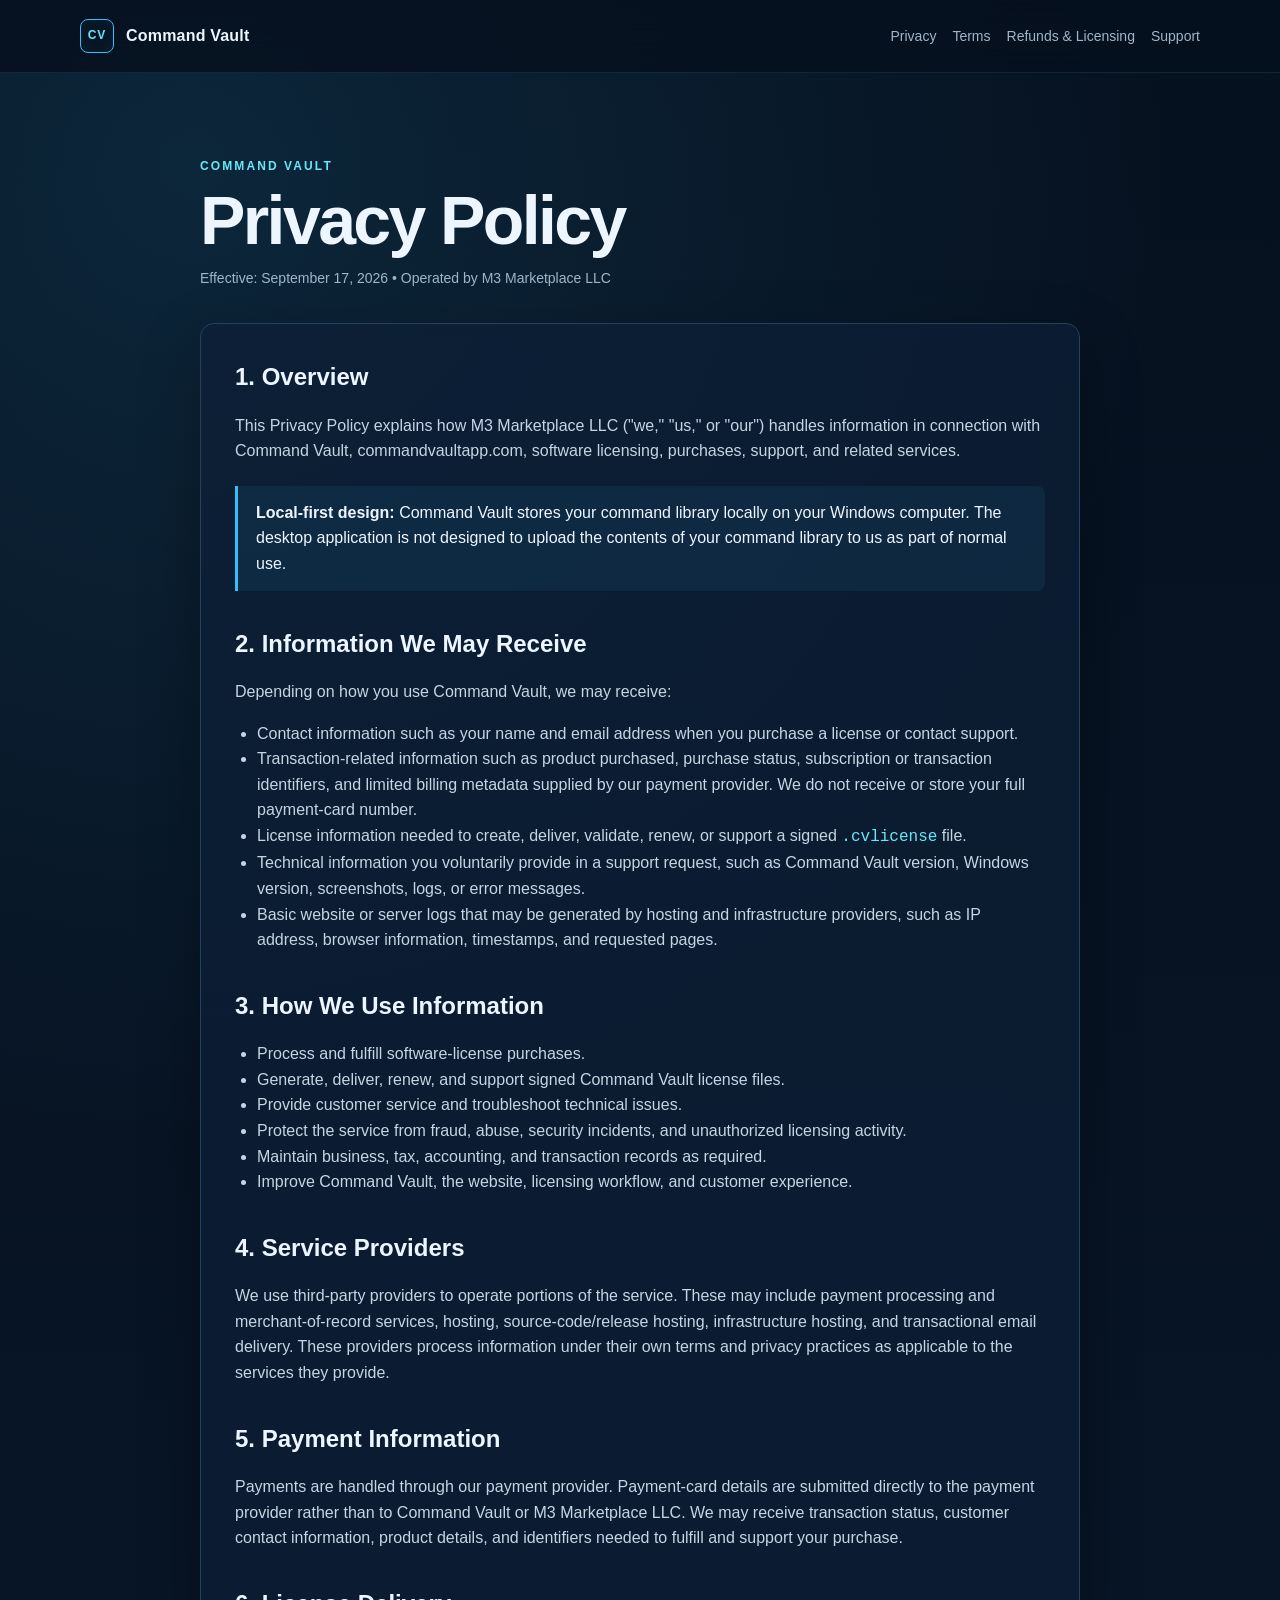
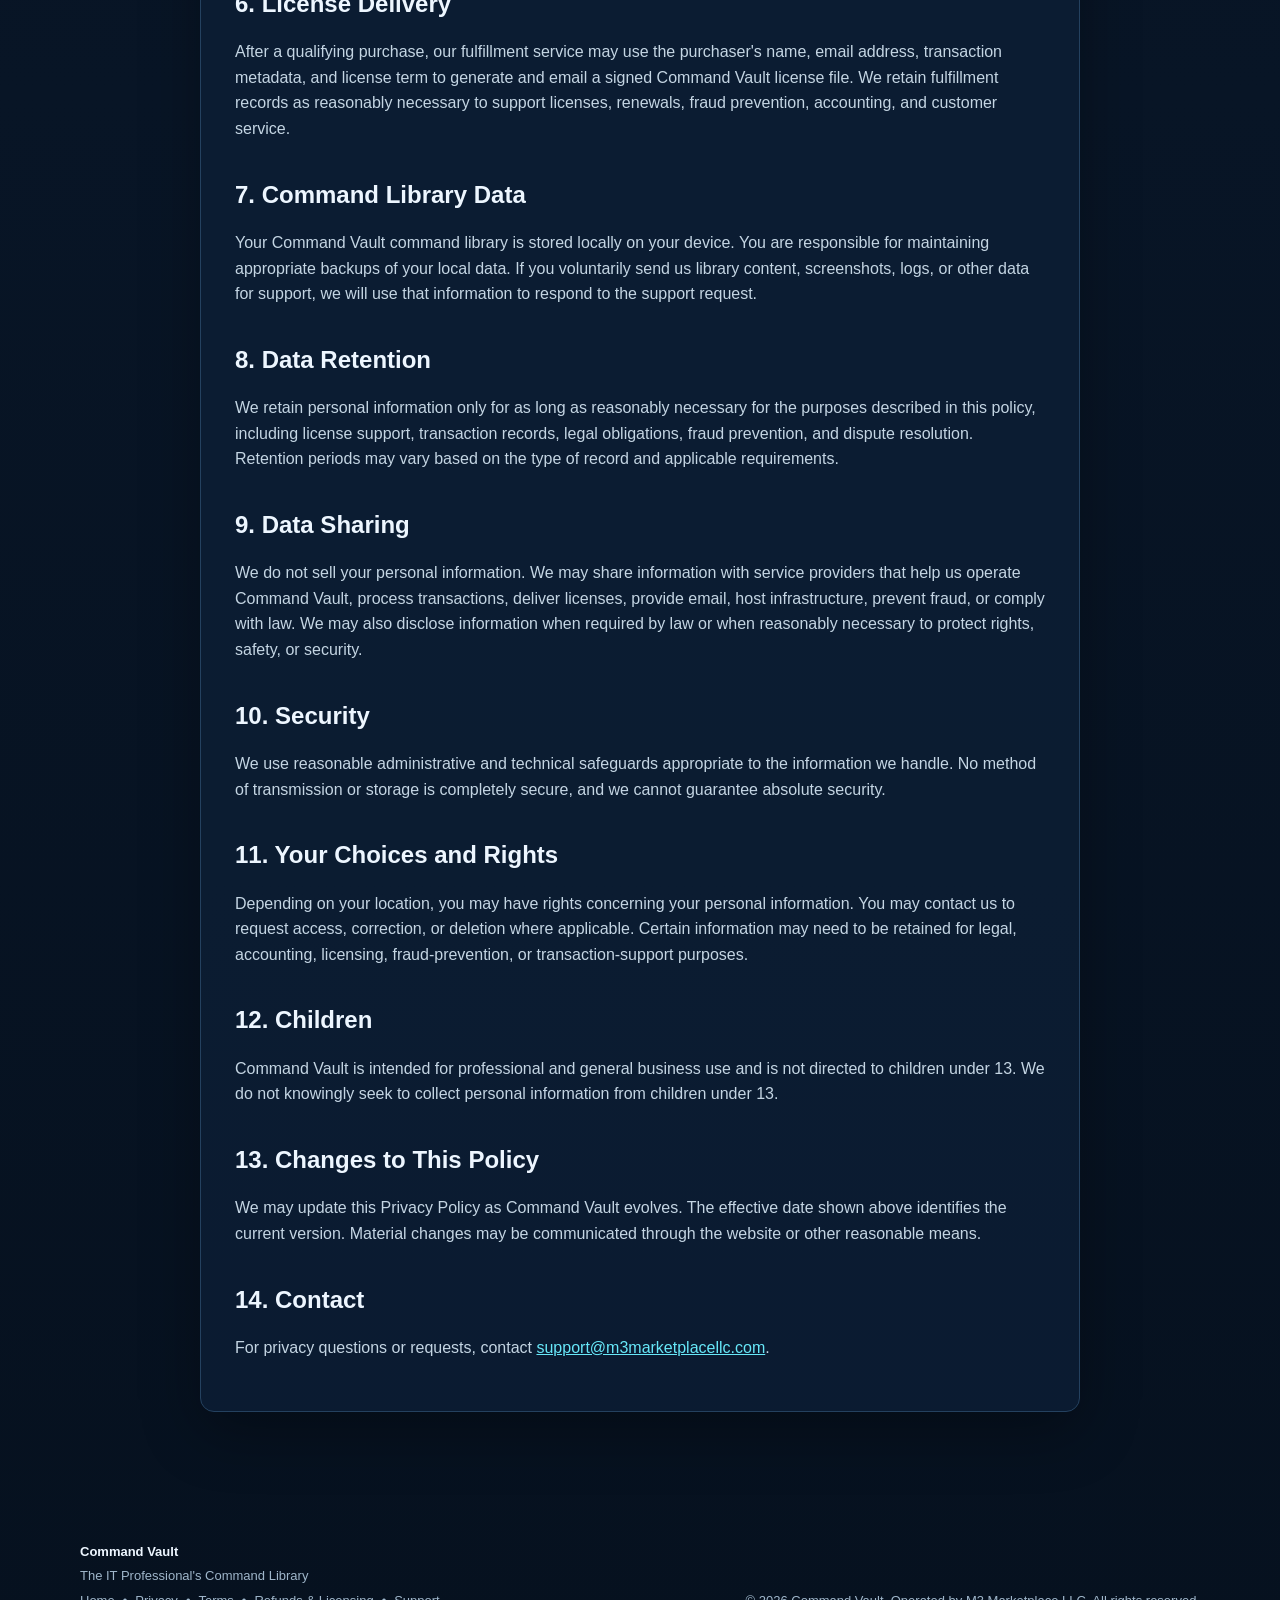
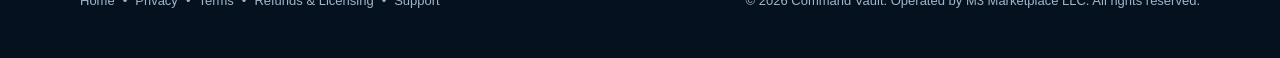
==== privacy.html @ 321eef74 "Add files via upload complete Command Vault Legal & Support update" ====
<!doctype html>
<html lang="en">
<head>
  <meta charset="utf-8">
  <meta name="viewport" content="width=device-width, initial-scale=1">
  <meta name="description" content="Privacy Policy for Command Vault, operated by M3 Marketplace LLC.">
  <meta name="theme-color" content="#071426">
  <title>Privacy Policy — Command Vault</title>
  <link rel="stylesheet" href="styles.css">
</head>
<body>
  <header class="site-header">
    <div class="wrap nav-wrap">
      <a class="brand" href="index.html" aria-label="Command Vault home">
        <span class="brand-mark">CV</span>
        <span>Command Vault</span>
      </a>
      <nav class="legal-nav" aria-label="Legal navigation">
        <a href="privacy.html">Privacy</a>
        <a href="terms.html">Terms</a>
        <a href="refunds.html">Refunds &amp; Licensing</a>
        <a href="support.html">Support</a>
      </nav>
    </div>
  </header>
  <main class="legal-main">
    <div class="wrap legal-shell">
      <div class="legal-header">
        <p class="section-kicker">COMMAND VAULT</p>
        <h1>Privacy Policy</h1>
        <p class="legal-meta">Effective: September 17, 2026 • Operated by M3 Marketplace LLC</p>
      </div>
      <article class="legal-card">
        
<h2>1. Overview</h2>
<p>This Privacy Policy explains how M3 Marketplace LLC ("we," "us," or "our") handles information in connection with Command Vault, commandvaultapp.com, software licensing, purchases, support, and related services.</p>

<div class="legal-callout">
  <strong>Local-first design:</strong> Command Vault stores your command library locally on your Windows computer. The desktop application is not designed to upload the contents of your command library to us as part of normal use.
</div>

<h2>2. Information We May Receive</h2>
<p>Depending on how you use Command Vault, we may receive:</p>
<ul>
  <li>Contact information such as your name and email address when you purchase a license or contact support.</li>
  <li>Transaction-related information such as product purchased, purchase status, subscription or transaction identifiers, and limited billing metadata supplied by our payment provider. We do not receive or store your full payment-card number.</li>
  <li>License information needed to create, deliver, validate, renew, or support a signed <code>.cvlicense</code> file.</li>
  <li>Technical information you voluntarily provide in a support request, such as Command Vault version, Windows version, screenshots, logs, or error messages.</li>
  <li>Basic website or server logs that may be generated by hosting and infrastructure providers, such as IP address, browser information, timestamps, and requested pages.</li>
</ul>

<h2>3. How We Use Information</h2>
<ul>
  <li>Process and fulfill software-license purchases.</li>
  <li>Generate, deliver, renew, and support signed Command Vault license files.</li>
  <li>Provide customer service and troubleshoot technical issues.</li>
  <li>Protect the service from fraud, abuse, security incidents, and unauthorized licensing activity.</li>
  <li>Maintain business, tax, accounting, and transaction records as required.</li>
  <li>Improve Command Vault, the website, licensing workflow, and customer experience.</li>
</ul>

<h2>4. Service Providers</h2>
<p>We use third-party providers to operate portions of the service. These may include payment processing and merchant-of-record services, hosting, source-code/release hosting, infrastructure hosting, and transactional email delivery. These providers process information under their own terms and privacy practices as applicable to the services they provide.</p>

<h2>5. Payment Information</h2>
<p>Payments are handled through our payment provider. Payment-card details are submitted directly to the payment provider rather than to Command Vault or M3 Marketplace LLC. We may receive transaction status, customer contact information, product details, and identifiers needed to fulfill and support your purchase.</p>

<h2>6. License Delivery</h2>
<p>After a qualifying purchase, our fulfillment service may use the purchaser's name, email address, transaction metadata, and license term to generate and email a signed Command Vault license file. We retain fulfillment records as reasonably necessary to support licenses, renewals, fraud prevention, accounting, and customer service.</p>

<h2>7. Command Library Data</h2>
<p>Your Command Vault command library is stored locally on your device. You are responsible for maintaining appropriate backups of your local data. If you voluntarily send us library content, screenshots, logs, or other data for support, we will use that information to respond to the support request.</p>

<h2>8. Data Retention</h2>
<p>We retain personal information only for as long as reasonably necessary for the purposes described in this policy, including license support, transaction records, legal obligations, fraud prevention, and dispute resolution. Retention periods may vary based on the type of record and applicable requirements.</p>

<h2>9. Data Sharing</h2>
<p>We do not sell your personal information. We may share information with service providers that help us operate Command Vault, process transactions, deliver licenses, provide email, host infrastructure, prevent fraud, or comply with law. We may also disclose information when required by law or when reasonably necessary to protect rights, safety, or security.</p>

<h2>10. Security</h2>
<p>We use reasonable administrative and technical safeguards appropriate to the information we handle. No method of transmission or storage is completely secure, and we cannot guarantee absolute security.</p>

<h2>11. Your Choices and Rights</h2>
<p>Depending on your location, you may have rights concerning your personal information. You may contact us to request access, correction, or deletion where applicable. Certain information may need to be retained for legal, accounting, licensing, fraud-prevention, or transaction-support purposes.</p>

<h2>12. Children</h2>
<p>Command Vault is intended for professional and general business use and is not directed to children under 13. We do not knowingly seek to collect personal information from children under 13.</p>

<h2>13. Changes to This Policy</h2>
<p>We may update this Privacy Policy as Command Vault evolves. The effective date shown above identifies the current version. Material changes may be communicated through the website or other reasonable means.</p>

<h2>14. Contact</h2>
<p>For privacy questions or requests, contact <a href="mailto:support@m3marketplacellc.com">support@m3marketplacellc.com</a>.</p>

      </article>
    </div>
  </main>
  <footer class="site-footer">
    <div class="wrap footer-wrap">
      <div>
        <strong>Command Vault</strong>
        <p>The IT Professional's Command Library</p>
        <p class="footer-links">
          <a href="index.html">Home</a><span>•</span>
          <a href="privacy.html">Privacy</a><span>•</span>
          <a href="terms.html">Terms</a><span>•</span>
          <a href="refunds.html">Refunds &amp; Licensing</a><span>•</span>
          <a href="support.html">Support</a>
        </p>
      </div>
      <p>© 2026 Command Vault. Operated by M3 Marketplace LLC. All rights reserved.</p>
    </div>
  </footer>
</body>
</html>
---- styles.css ----
:root{--bg:#06111f;--surface:#0d203b;--line:#24415f;--text:#edf6ff;--muted:#9fb6ca;--blue:#38bdf8;--cyan:#67e8f9;--white:#fff;--shadow:0 20px 60px rgba(0,0,0,.30)}*{box-sizing:border-box}html{scroll-behavior:smooth}body{margin:0;font-family:Inter,Segoe UI,Roboto,Arial,sans-serif;color:var(--text);background:radial-gradient(circle at 15% 5%,rgba(56,189,248,.12),transparent 30%),linear-gradient(180deg,var(--bg) 0%,#081526 52%,var(--bg) 100%);line-height:1.6}a{color:inherit}.wrap{width:min(1120px,calc(100% - 40px));margin:auto}.site-header{position:sticky;top:0;z-index:20;background:rgba(6,17,31,.86);backdrop-filter:blur(16px);border-bottom:1px solid rgba(103,232,249,.10)}.nav-wrap{display:flex;align-items:center;justify-content:space-between;min-height:72px}.brand{display:flex;gap:12px;align-items:center;text-decoration:none;font-weight:700;letter-spacing:.2px}.brand-mark{display:grid;place-items:center;width:34px;height:34px;border:1px solid var(--blue);border-radius:8px;color:var(--cyan);font-size:12px;letter-spacing:1px;box-shadow:inset 0 0 20px rgba(56,189,248,.08)}.nav{display:flex;gap:28px}.nav a{text-decoration:none;color:var(--muted);font-size:14px}.nav a:hover{color:var(--white)}.hero{padding:108px 0 88px;border-bottom:1px solid rgba(103,232,249,.08)}.hero-grid{display:grid;grid-template-columns:1.2fr .8fr;gap:64px;align-items:center}.eyebrow,.section-kicker,.price-label{font-size:12px;letter-spacing:2.1px;font-weight:800;color:var(--cyan)}h1{font-size:clamp(54px,8vw,92px);line-height:.95;margin:10px 0 18px;letter-spacing:-3.5px}.hero-subtitle{font-size:clamp(24px,3vw,36px);margin:0 0 18px;font-weight:650}.hero-copy{font-size:19px;color:var(--muted);max-width:720px}.hero-actions{display:flex;gap:12px;margin:30px 0 18px;flex-wrap:wrap}.button{display:inline-flex;align-items:center;justify-content:center;min-height:44px;padding:0 20px;border-radius:8px;text-decoration:none;font-weight:750;font-size:14px;border:1px solid var(--line)}.button.primary{background:linear-gradient(135deg,#0ea5e9,#22d3ee);color:#00111d;border:0}.button.secondary{background:rgba(255,255,255,.025)}.button.disabled{opacity:.45;cursor:not-allowed;background:#132941;color:var(--muted)}.availability{color:#7894ad;font-size:13px}.product-card{border:1px solid var(--line);border-radius:14px;background:linear-gradient(180deg,#0b1b31,#081525);box-shadow:var(--shadow);overflow:hidden}.terminal-bar{display:flex;gap:7px;padding:14px 16px;background:#10243c;border-bottom:1px solid var(--line)}.terminal-bar span{width:9px;height:9px;border-radius:50%;background:#47627b}.terminal-content{padding:28px;font-family:Cascadia Code,Consolas,monospace;font-size:14px;color:#bfd0df}.prompt,.terminal-accent{color:var(--cyan)}.terminal-rule{height:1px;background:var(--line);margin:22px 0}.section{padding:88px 0}.section h2{font-size:clamp(34px,5vw,54px);line-height:1.05;letter-spacing:-1.6px;margin:8px 0 18px}.section-lead{max-width:760px;color:var(--muted);font-size:18px}.feature-grid{display:grid;grid-template-columns:repeat(3,1fr);gap:16px;margin-top:38px}.feature-card,.price-card,.pack{border:1px solid var(--line);background:rgba(12,31,55,.76);border-radius:12px}.feature-card{padding:24px;min-height:190px}.feature-card h3{margin:0 0 10px}.feature-card p,.pricing-note{color:var(--muted)}.pricing-section{background:linear-gradient(180deg,rgba(11,31,57,.45),rgba(7,20,36,.18))}.pricing-grid{display:grid;grid-template-columns:repeat(2,minmax(0,1fr));gap:20px;margin-top:38px;max-width:860px}.price-card{padding:30px;position:relative}.price-card.featured{border-color:#2ebfe8;box-shadow:0 0 0 1px rgba(56,189,248,.14),var(--shadow)}.badge{display:inline-block;margin:-4px 0 18px;padding:5px 9px;border-radius:999px;background:rgba(56,189,248,.12);color:var(--cyan);font-size:10px;font-weight:800;letter-spacing:1.2px}.price{display:flex;align-items:baseline;gap:10px;margin:6px 0 20px}.price span{font-size:54px;font-weight:800;letter-spacing:-2px}.price small{color:var(--muted)}.price-card ul{padding-left:20px;color:#c4d5e3;min-height:175px}.price-card li{margin:8px 0}.pricing-note{font-size:13px;margin-top:20px}.pack-grid{display:grid;grid-template-columns:repeat(2,1fr);gap:12px;margin-top:34px}.pack{padding:20px;display:flex;justify-content:space-between;gap:20px}.pack span{color:var(--muted);white-space:nowrap}.pack.ultimate{grid-column:1/-1;border-color:#2ebfe8}.security-section{border-top:1px solid rgba(103,232,249,.08);border-bottom:1px solid rgba(103,232,249,.08)}.security-grid{display:grid;grid-template-columns:1fr 1fr;gap:64px;align-items:center}.security-grid p{color:var(--muted)}.site-footer{padding:34px 0 48px}.footer-wrap{display:flex;justify-content:space-between;align-items:flex-end;gap:20px;color:var(--muted);font-size:13px}.footer-wrap strong{color:var(--text)}.footer-wrap p{margin:4px 0 0}.footer-links{display:flex;gap:8px;flex-wrap:wrap}.footer-links a{color:var(--muted);text-decoration:none}.footer-links a:hover{color:var(--white)}.legal-main{padding:72px 0 96px}.legal-shell{max-width:880px}.legal-header{margin-bottom:34px}.legal-header h1{font-size:clamp(42px,7vw,68px);letter-spacing:-2.6px;margin-bottom:12px}.legal-meta{color:var(--muted);font-size:14px}.legal-card{border:1px solid var(--line);background:rgba(12,31,55,.76);border-radius:14px;padding:34px;box-shadow:var(--shadow)}.legal-card h2{font-size:24px;margin:34px 0 10px}.legal-card h2:first-child{margin-top:0}.legal-card h3{font-size:18px;margin:24px 0 8px}.legal-card p,.legal-card li{color:#c4d5e3}.legal-card ul{padding-left:22px}.legal-card a{color:var(--cyan)}.legal-callout{border-left:3px solid var(--blue);padding:14px 18px;background:rgba(56,189,248,.07);border-radius:0 8px 8px 0;margin:22px 0}.legal-nav{display:flex;gap:16px;flex-wrap:wrap}.legal-nav a{color:var(--muted);text-decoration:none;font-size:14px}.legal-nav a:hover{color:var(--white)}code{font-family:Cascadia Code,Consolas,monospace;color:var(--cyan)}@media(max-width:800px){.nav{display:none}.hero{padding-top:72px}.hero-grid,.security-grid{grid-template-columns:1fr}.feature-grid{grid-template-columns:1fr 1fr}.pricing-grid,.pack-grid{grid-template-columns:1fr}.pack.ultimate{grid-column:auto}.footer-wrap{align-items:flex-start}}@media(max-width:560px){.wrap{width:min(100% - 28px,1120px)}.feature-grid{grid-template-columns:1fr}.pack{flex-direction:column;gap:4px}.footer-wrap{flex-direction:column;align-items:flex-start}.legal-card{padding:22px}h1{letter-spacing:-2px}}
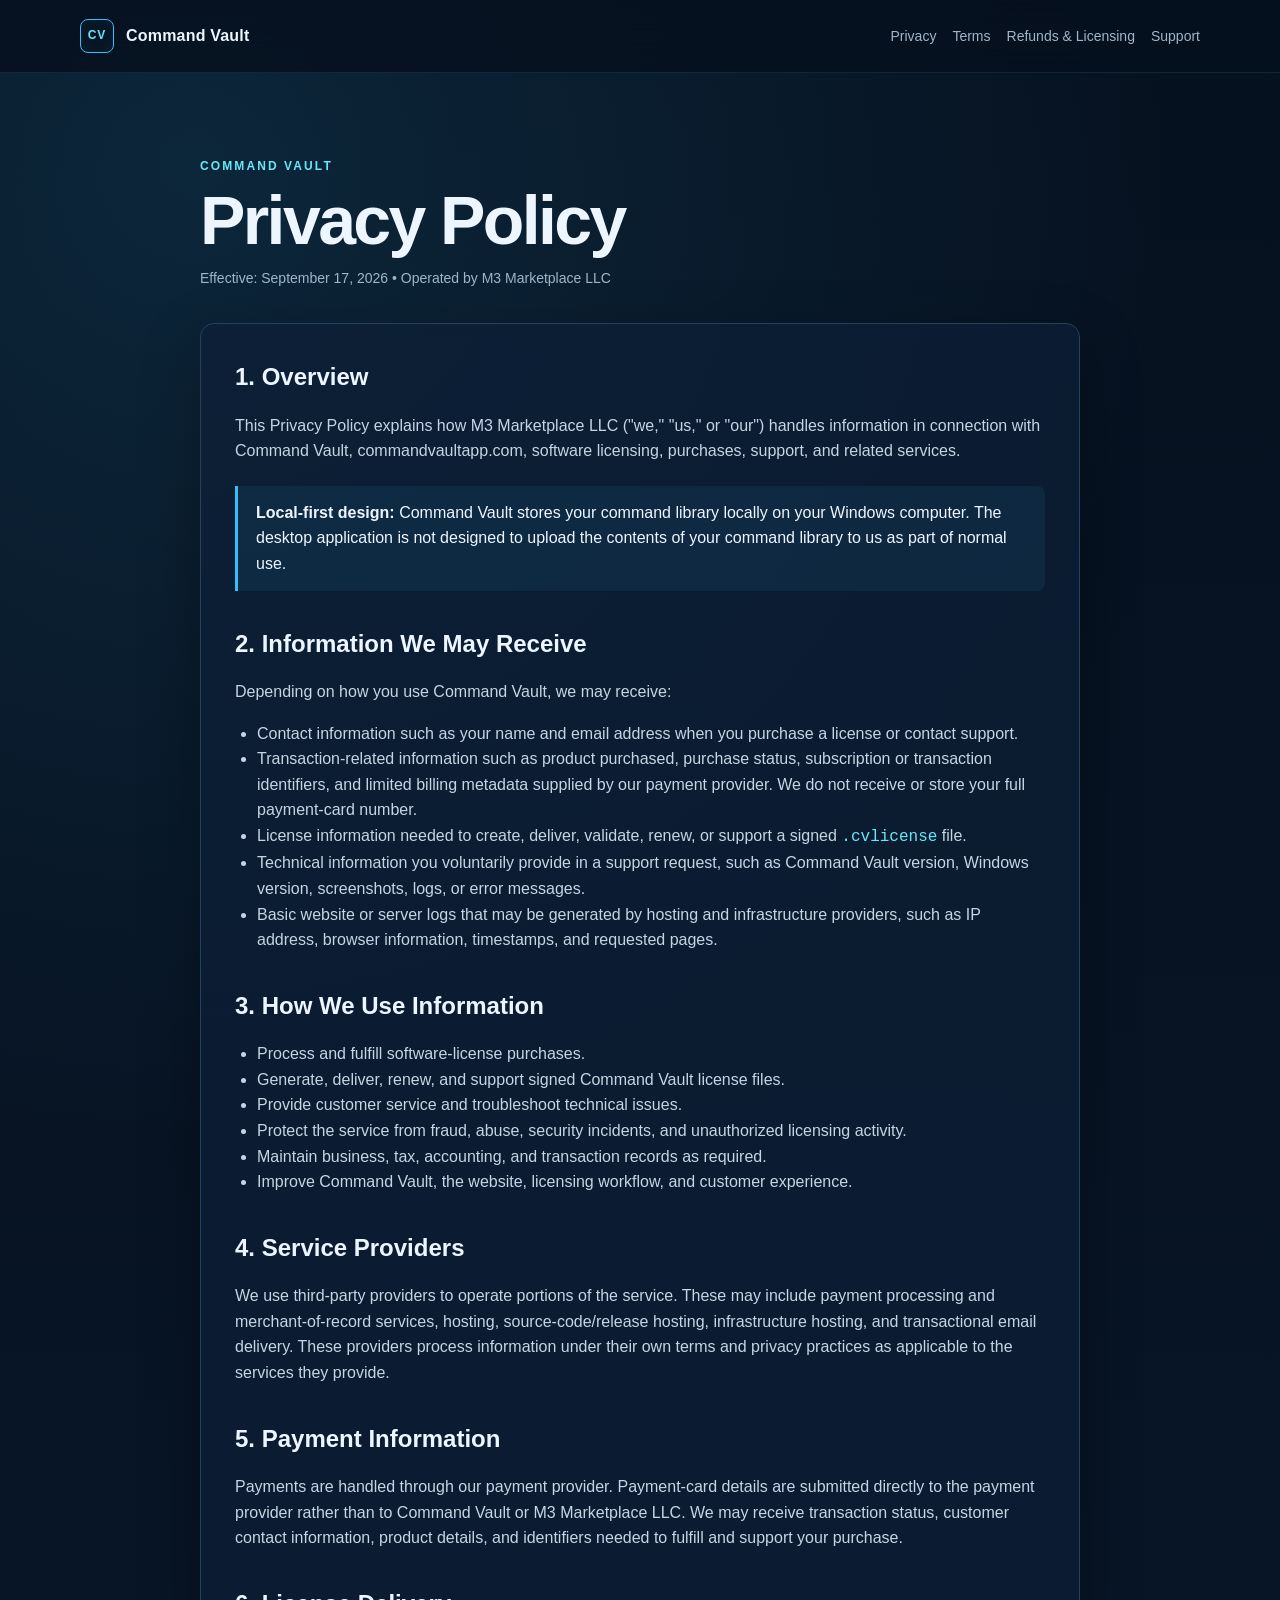
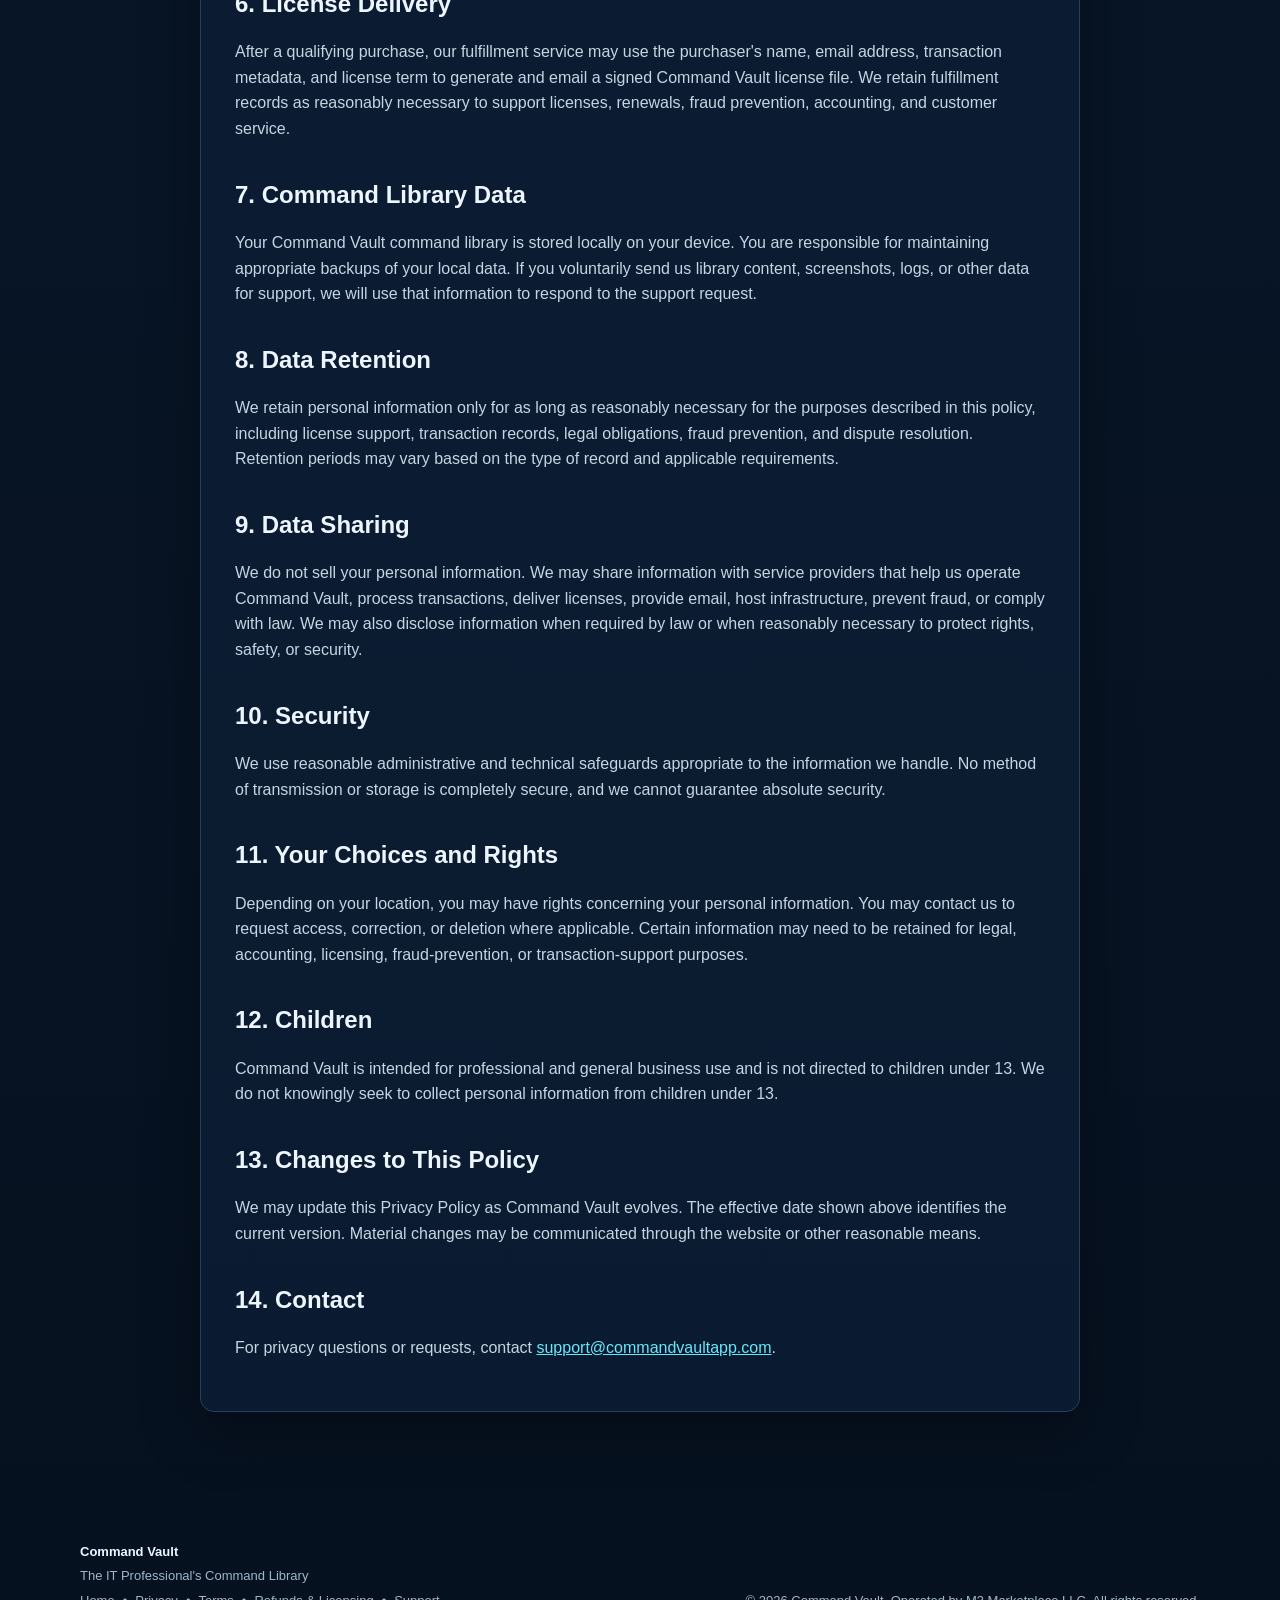
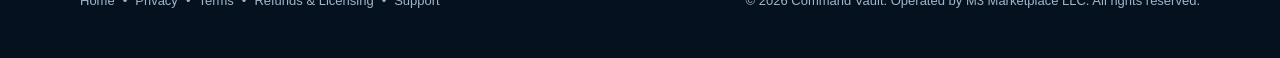
==== commit 6b1dcd97: "Add files via upload Command Vault support-email site update" ====
--- a/privacy.html
+++ b/privacy.html
@@ -1,115 +1,23 @@
 <!doctype html>
 <html lang="en">
-<head>
-  <meta charset="utf-8">
-  <meta name="viewport" content="width=device-width, initial-scale=1">
-  <meta name="description" content="Privacy Policy for Command Vault, operated by M3 Marketplace LLC.">
-  <meta name="theme-color" content="#071426">
-  <title>Privacy Policy — Command Vault</title>
-  <link rel="stylesheet" href="styles.css">
-</head>
+<head><meta charset="utf-8"><meta name="viewport" content="width=device-width, initial-scale=1"><meta name="description" content="Privacy Policy for Command Vault, operated by M3 Marketplace LLC."><meta name="theme-color" content="#071426"><title>Privacy Policy — Command Vault</title><link rel="stylesheet" href="styles.css"></head>
 <body>
-  <header class="site-header">
-    <div class="wrap nav-wrap">
-      <a class="brand" href="index.html" aria-label="Command Vault home">
-        <span class="brand-mark">CV</span>
-        <span>Command Vault</span>
-      </a>
-      <nav class="legal-nav" aria-label="Legal navigation">
-        <a href="privacy.html">Privacy</a>
-        <a href="terms.html">Terms</a>
-        <a href="refunds.html">Refunds &amp; Licensing</a>
-        <a href="support.html">Support</a>
-      </nav>
-    </div>
-  </header>
-  <main class="legal-main">
-    <div class="wrap legal-shell">
-      <div class="legal-header">
-        <p class="section-kicker">COMMAND VAULT</p>
-        <h1>Privacy Policy</h1>
-        <p class="legal-meta">Effective: September 17, 2026 • Operated by M3 Marketplace LLC</p>
-      </div>
-      <article class="legal-card">
-        
-<h2>1. Overview</h2>
-<p>This Privacy Policy explains how M3 Marketplace LLC ("we," "us," or "our") handles information in connection with Command Vault, commandvaultapp.com, software licensing, purchases, support, and related services.</p>
-
-<div class="legal-callout">
-  <strong>Local-first design:</strong> Command Vault stores your command library locally on your Windows computer. The desktop application is not designed to upload the contents of your command library to us as part of normal use.
-</div>
-
-<h2>2. Information We May Receive</h2>
-<p>Depending on how you use Command Vault, we may receive:</p>
-<ul>
-  <li>Contact information such as your name and email address when you purchase a license or contact support.</li>
-  <li>Transaction-related information such as product purchased, purchase status, subscription or transaction identifiers, and limited billing metadata supplied by our payment provider. We do not receive or store your full payment-card number.</li>
-  <li>License information needed to create, deliver, validate, renew, or support a signed <code>.cvlicense</code> file.</li>
-  <li>Technical information you voluntarily provide in a support request, such as Command Vault version, Windows version, screenshots, logs, or error messages.</li>
-  <li>Basic website or server logs that may be generated by hosting and infrastructure providers, such as IP address, browser information, timestamps, and requested pages.</li>
-</ul>
-
-<h2>3. How We Use Information</h2>
-<ul>
-  <li>Process and fulfill software-license purchases.</li>
-  <li>Generate, deliver, renew, and support signed Command Vault license files.</li>
-  <li>Provide customer service and troubleshoot technical issues.</li>
-  <li>Protect the service from fraud, abuse, security incidents, and unauthorized licensing activity.</li>
-  <li>Maintain business, tax, accounting, and transaction records as required.</li>
-  <li>Improve Command Vault, the website, licensing workflow, and customer experience.</li>
-</ul>
-
-<h2>4. Service Providers</h2>
-<p>We use third-party providers to operate portions of the service. These may include payment processing and merchant-of-record services, hosting, source-code/release hosting, infrastructure hosting, and transactional email delivery. These providers process information under their own terms and privacy practices as applicable to the services they provide.</p>
-
-<h2>5. Payment Information</h2>
-<p>Payments are handled through our payment provider. Payment-card details are submitted directly to the payment provider rather than to Command Vault or M3 Marketplace LLC. We may receive transaction status, customer contact information, product details, and identifiers needed to fulfill and support your purchase.</p>
-
-<h2>6. License Delivery</h2>
-<p>After a qualifying purchase, our fulfillment service may use the purchaser's name, email address, transaction metadata, and license term to generate and email a signed Command Vault license file. We retain fulfillment records as reasonably necessary to support licenses, renewals, fraud prevention, accounting, and customer service.</p>
-
-<h2>7. Command Library Data</h2>
-<p>Your Command Vault command library is stored locally on your device. You are responsible for maintaining appropriate backups of your local data. If you voluntarily send us library content, screenshots, logs, or other data for support, we will use that information to respond to the support request.</p>
-
-<h2>8. Data Retention</h2>
-<p>We retain personal information only for as long as reasonably necessary for the purposes described in this policy, including license support, transaction records, legal obligations, fraud prevention, and dispute resolution. Retention periods may vary based on the type of record and applicable requirements.</p>
-
-<h2>9. Data Sharing</h2>
-<p>We do not sell your personal information. We may share information with service providers that help us operate Command Vault, process transactions, deliver licenses, provide email, host infrastructure, prevent fraud, or comply with law. We may also disclose information when required by law or when reasonably necessary to protect rights, safety, or security.</p>
-
-<h2>10. Security</h2>
-<p>We use reasonable administrative and technical safeguards appropriate to the information we handle. No method of transmission or storage is completely secure, and we cannot guarantee absolute security.</p>
-
-<h2>11. Your Choices and Rights</h2>
-<p>Depending on your location, you may have rights concerning your personal information. You may contact us to request access, correction, or deletion where applicable. Certain information may need to be retained for legal, accounting, licensing, fraud-prevention, or transaction-support purposes.</p>
-
-<h2>12. Children</h2>
-<p>Command Vault is intended for professional and general business use and is not directed to children under 13. We do not knowingly seek to collect personal information from children under 13.</p>
-
-<h2>13. Changes to This Policy</h2>
-<p>We may update this Privacy Policy as Command Vault evolves. The effective date shown above identifies the current version. Material changes may be communicated through the website or other reasonable means.</p>
-
-<h2>14. Contact</h2>
-<p>For privacy questions or requests, contact <a href="mailto:support@m3marketplacellc.com">support@m3marketplacellc.com</a>.</p>
-
-      </article>
-    </div>
-  </main>
-  <footer class="site-footer">
-    <div class="wrap footer-wrap">
-      <div>
-        <strong>Command Vault</strong>
-        <p>The IT Professional's Command Library</p>
-        <p class="footer-links">
-          <a href="index.html">Home</a><span>•</span>
-          <a href="privacy.html">Privacy</a><span>•</span>
-          <a href="terms.html">Terms</a><span>•</span>
-          <a href="refunds.html">Refunds &amp; Licensing</a><span>•</span>
-          <a href="support.html">Support</a>
-        </p>
-      </div>
-      <p>© 2026 Command Vault. Operated by M3 Marketplace LLC. All rights reserved.</p>
-    </div>
-  </footer>
-</body>
-</html>
+<header class="site-header"><div class="wrap nav-wrap"><a class="brand" href="index.html" aria-label="Command Vault home"><span class="brand-mark">CV</span><span>Command Vault</span></a><nav class="legal-nav" aria-label="Legal navigation"><a href="privacy.html">Privacy</a><a href="terms.html">Terms</a><a href="refunds.html">Refunds &amp; Licensing</a><a href="support.html">Support</a></nav></div></header>
+<main class="legal-main"><div class="wrap legal-shell"><div class="legal-header"><p class="section-kicker">COMMAND VAULT</p><h1>Privacy Policy</h1><p class="legal-meta">Effective: September 17, 2026 • Operated by M3 Marketplace LLC</p></div><article class="legal-card">
+<h2>1. Overview</h2><p>This Privacy Policy explains how M3 Marketplace LLC ("we," "us," or "our") handles information in connection with Command Vault, commandvaultapp.com, software licensing, purchases, support, and related services.</p>
+<div class="legal-callout"><strong>Local-first design:</strong> Command Vault stores your command library locally on your Windows computer. The desktop application is not designed to upload the contents of your command library to us as part of normal use.</div>
+<h2>2. Information We May Receive</h2><p>Depending on how you use Command Vault, we may receive:</p><ul><li>Contact information such as your name and email address when you purchase a license or contact support.</li><li>Transaction-related information such as product purchased, purchase status, subscription or transaction identifiers, and limited billing metadata supplied by our payment provider. We do not receive or store your full payment-card number.</li><li>License information needed to create, deliver, validate, renew, or support a signed <code>.cvlicense</code> file.</li><li>Technical information you voluntarily provide in a support request, such as Command Vault version, Windows version, screenshots, logs, or error messages.</li><li>Basic website or server logs that may be generated by hosting and infrastructure providers, such as IP address, browser information, timestamps, and requested pages.</li></ul>
+<h2>3. How We Use Information</h2><ul><li>Process and fulfill software-license purchases.</li><li>Generate, deliver, renew, and support signed Command Vault license files.</li><li>Provide customer service and troubleshoot technical issues.</li><li>Protect the service from fraud, abuse, security incidents, and unauthorized licensing activity.</li><li>Maintain business, tax, accounting, and transaction records as required.</li><li>Improve Command Vault, the website, licensing workflow, and customer experience.</li></ul>
+<h2>4. Service Providers</h2><p>We use third-party providers to operate portions of the service. These may include payment processing and merchant-of-record services, hosting, source-code/release hosting, infrastructure hosting, and transactional email delivery. These providers process information under their own terms and privacy practices as applicable to the services they provide.</p>
+<h2>5. Payment Information</h2><p>Payments are handled through our payment provider. Payment-card details are submitted directly to the payment provider rather than to Command Vault or M3 Marketplace LLC. We may receive transaction status, customer contact information, product details, and identifiers needed to fulfill and support your purchase.</p>
+<h2>6. License Delivery</h2><p>After a qualifying purchase, our fulfillment service may use the purchaser's name, email address, transaction metadata, and license term to generate and email a signed Command Vault license file. We retain fulfillment records as reasonably necessary to support licenses, renewals, fraud prevention, accounting, and customer service.</p>
+<h2>7. Command Library Data</h2><p>Your Command Vault command library is stored locally on your device. You are responsible for maintaining appropriate backups of your local data. If you voluntarily send us library content, screenshots, logs, or other data for support, we will use that information to respond to the support request.</p>
+<h2>8. Data Retention</h2><p>We retain personal information only for as long as reasonably necessary for the purposes described in this policy, including license support, transaction records, legal obligations, fraud prevention, and dispute resolution. Retention periods may vary based on the type of record and applicable requirements.</p>
+<h2>9. Data Sharing</h2><p>We do not sell your personal information. We may share information with service providers that help us operate Command Vault, process transactions, deliver licenses, provide email, host infrastructure, prevent fraud, or comply with law. We may also disclose information when required by law or when reasonably necessary to protect rights, safety, or security.</p>
+<h2>10. Security</h2><p>We use reasonable administrative and technical safeguards appropriate to the information we handle. No method of transmission or storage is completely secure, and we cannot guarantee absolute security.</p>
+<h2>11. Your Choices and Rights</h2><p>Depending on your location, you may have rights concerning your personal information. You may contact us to request access, correction, or deletion where applicable. Certain information may need to be retained for legal, accounting, licensing, fraud-prevention, or transaction-support purposes.</p>
+<h2>12. Children</h2><p>Command Vault is intended for professional and general business use and is not directed to children under 13. We do not knowingly seek to collect personal information from children under 13.</p>
+<h2>13. Changes to This Policy</h2><p>We may update this Privacy Policy as Command Vault evolves. The effective date shown above identifies the current version. Material changes may be communicated through the website or other reasonable means.</p>
+<h2>14. Contact</h2><p>For privacy questions or requests, contact <a href="mailto:support@commandvaultapp.com">support@commandvaultapp.com</a>.</p>
+</article></div></main>
+<footer class="site-footer"><div class="wrap footer-wrap"><div><strong>Command Vault</strong><p>The IT Professional's Command Library</p><p class="footer-links"><a href="index.html">Home</a><span>•</span><a href="privacy.html">Privacy</a><span>•</span><a href="terms.html">Terms</a><span>•</span><a href="refunds.html">Refunds &amp; Licensing</a><span>•</span><a href="support.html">Support</a></p></div><p>© 2026 Command Vault. Operated by M3 Marketplace LLC. All rights reserved.</p></div></footer></body></html>
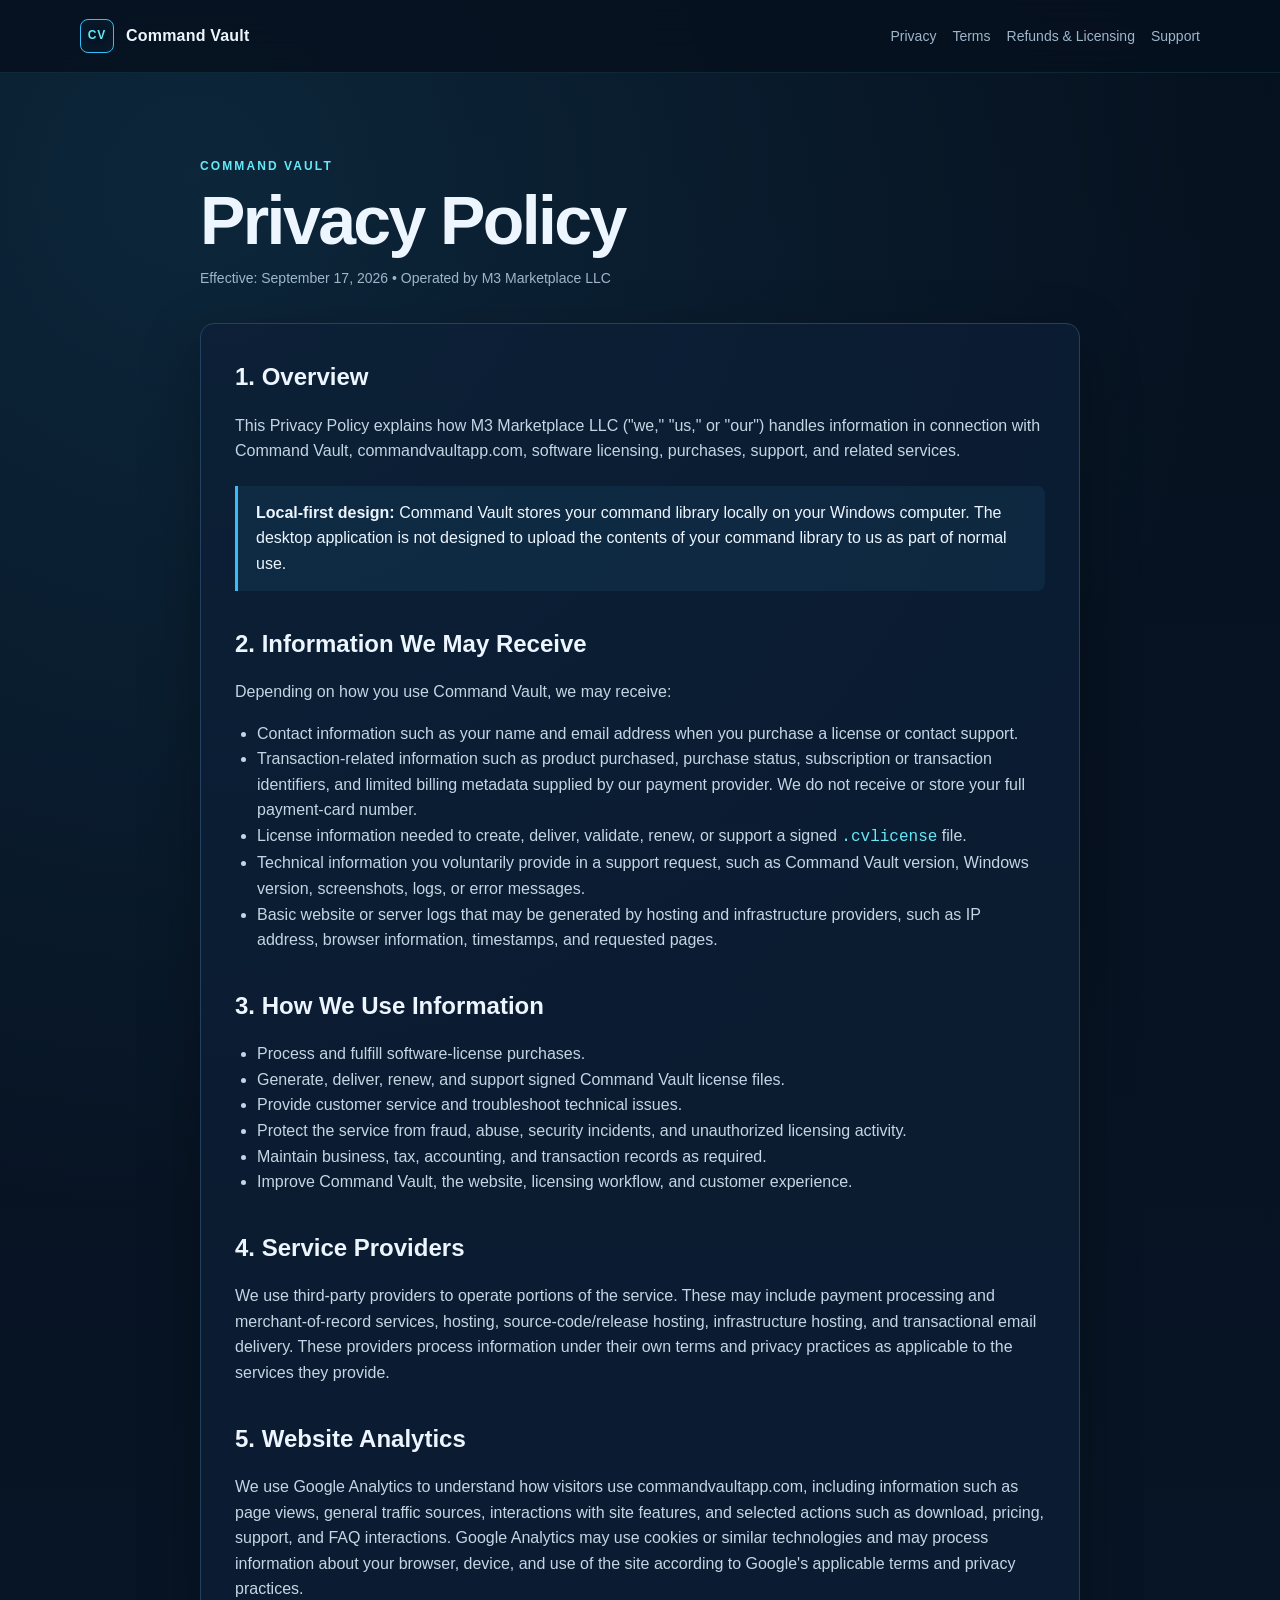
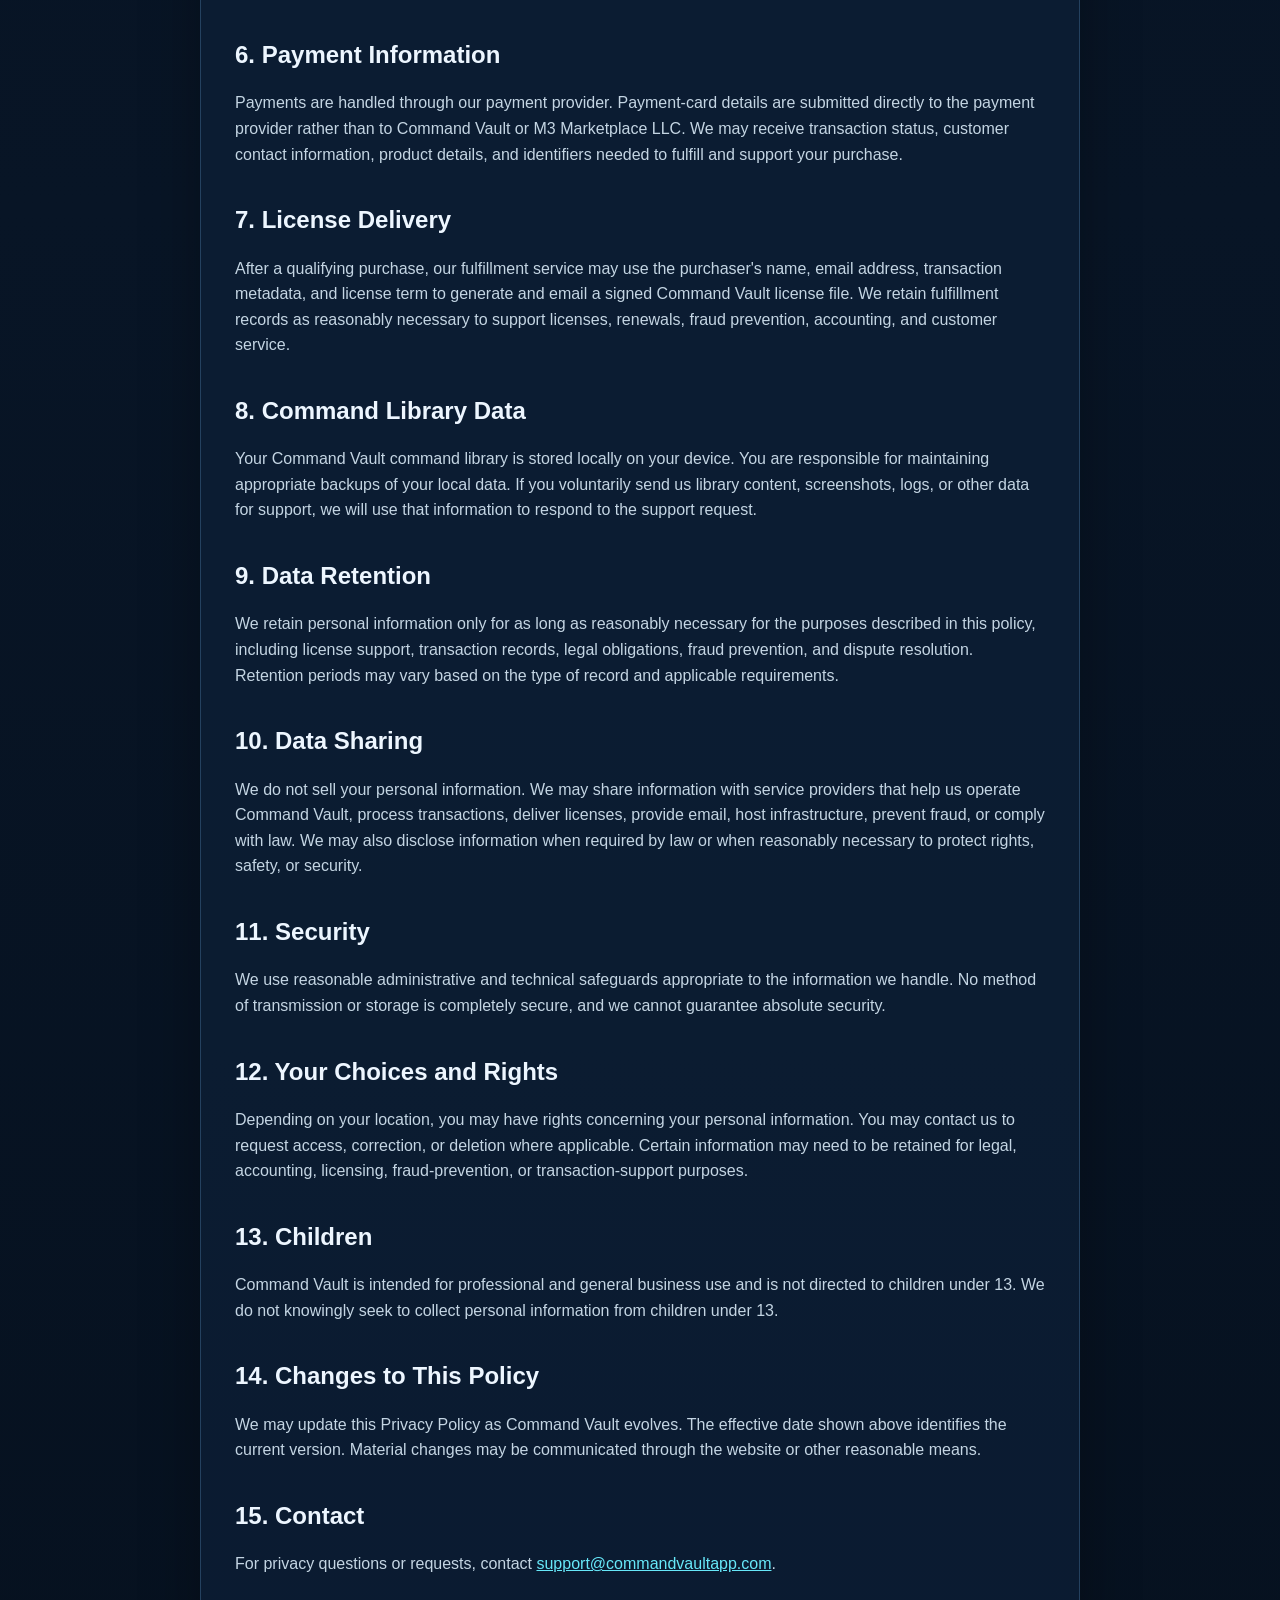
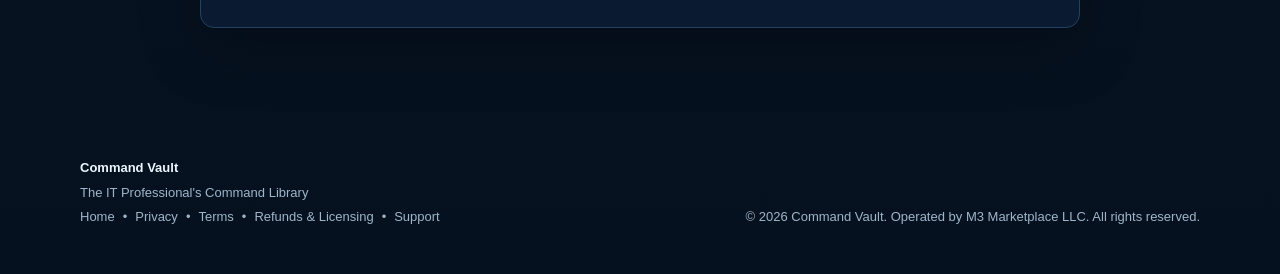
==== commit 1aba078e: "Add files via upload GA4 Analytics update package" ====
--- a/privacy.html
+++ b/privacy.html
@@ -1,6 +1,14 @@
 <!doctype html>
 <html lang="en">
-<head><meta charset="utf-8"><meta name="viewport" content="width=device-width, initial-scale=1"><meta name="description" content="Privacy Policy for Command Vault, operated by M3 Marketplace LLC."><meta name="theme-color" content="#071426"><title>Privacy Policy — Command Vault</title><link rel="stylesheet" href="styles.css"></head>
+<head><meta charset="utf-8"><meta name="viewport" content="width=device-width, initial-scale=1"><meta name="description" content="Privacy Policy for Command Vault, operated by M3 Marketplace LLC."><meta name="theme-color" content="#071426"><title>Privacy Policy — Command Vault</title><link rel="stylesheet" href="styles.css">  <!-- Google tag (gtag.js) -->
+  <script async src="https://www.googletagmanager.com/gtag/js?id=G-ZWFE3TDV91"></script>
+  <script>
+    window.dataLayer = window.dataLayer || [];
+    function gtag(){dataLayer.push(arguments);}
+    gtag('js', new Date());
+    gtag('config', 'G-ZWFE3TDV91');
+  </script>
+</head>
 <body>
 <header class="site-header"><div class="wrap nav-wrap"><a class="brand" href="index.html" aria-label="Command Vault home"><span class="brand-mark">CV</span><span>Command Vault</span></a><nav class="legal-nav" aria-label="Legal navigation"><a href="privacy.html">Privacy</a><a href="terms.html">Terms</a><a href="refunds.html">Refunds &amp; Licensing</a><a href="support.html">Support</a></nav></div></header>
 <main class="legal-main"><div class="wrap legal-shell"><div class="legal-header"><p class="section-kicker">COMMAND VAULT</p><h1>Privacy Policy</h1><p class="legal-meta">Effective: September 17, 2026 • Operated by M3 Marketplace LLC</p></div><article class="legal-card">
@@ -9,15 +17,18 @@
 <h2>2. Information We May Receive</h2><p>Depending on how you use Command Vault, we may receive:</p><ul><li>Contact information such as your name and email address when you purchase a license or contact support.</li><li>Transaction-related information such as product purchased, purchase status, subscription or transaction identifiers, and limited billing metadata supplied by our payment provider. We do not receive or store your full payment-card number.</li><li>License information needed to create, deliver, validate, renew, or support a signed <code>.cvlicense</code> file.</li><li>Technical information you voluntarily provide in a support request, such as Command Vault version, Windows version, screenshots, logs, or error messages.</li><li>Basic website or server logs that may be generated by hosting and infrastructure providers, such as IP address, browser information, timestamps, and requested pages.</li></ul>
 <h2>3. How We Use Information</h2><ul><li>Process and fulfill software-license purchases.</li><li>Generate, deliver, renew, and support signed Command Vault license files.</li><li>Provide customer service and troubleshoot technical issues.</li><li>Protect the service from fraud, abuse, security incidents, and unauthorized licensing activity.</li><li>Maintain business, tax, accounting, and transaction records as required.</li><li>Improve Command Vault, the website, licensing workflow, and customer experience.</li></ul>
 <h2>4. Service Providers</h2><p>We use third-party providers to operate portions of the service. These may include payment processing and merchant-of-record services, hosting, source-code/release hosting, infrastructure hosting, and transactional email delivery. These providers process information under their own terms and privacy practices as applicable to the services they provide.</p>
-<h2>5. Payment Information</h2><p>Payments are handled through our payment provider. Payment-card details are submitted directly to the payment provider rather than to Command Vault or M3 Marketplace LLC. We may receive transaction status, customer contact information, product details, and identifiers needed to fulfill and support your purchase.</p>
-<h2>6. License Delivery</h2><p>After a qualifying purchase, our fulfillment service may use the purchaser's name, email address, transaction metadata, and license term to generate and email a signed Command Vault license file. We retain fulfillment records as reasonably necessary to support licenses, renewals, fraud prevention, accounting, and customer service.</p>
-<h2>7. Command Library Data</h2><p>Your Command Vault command library is stored locally on your device. You are responsible for maintaining appropriate backups of your local data. If you voluntarily send us library content, screenshots, logs, or other data for support, we will use that information to respond to the support request.</p>
-<h2>8. Data Retention</h2><p>We retain personal information only for as long as reasonably necessary for the purposes described in this policy, including license support, transaction records, legal obligations, fraud prevention, and dispute resolution. Retention periods may vary based on the type of record and applicable requirements.</p>
-<h2>9. Data Sharing</h2><p>We do not sell your personal information. We may share information with service providers that help us operate Command Vault, process transactions, deliver licenses, provide email, host infrastructure, prevent fraud, or comply with law. We may also disclose information when required by law or when reasonably necessary to protect rights, safety, or security.</p>
-<h2>10. Security</h2><p>We use reasonable administrative and technical safeguards appropriate to the information we handle. No method of transmission or storage is completely secure, and we cannot guarantee absolute security.</p>
-<h2>11. Your Choices and Rights</h2><p>Depending on your location, you may have rights concerning your personal information. You may contact us to request access, correction, or deletion where applicable. Certain information may need to be retained for legal, accounting, licensing, fraud-prevention, or transaction-support purposes.</p>
-<h2>12. Children</h2><p>Command Vault is intended for professional and general business use and is not directed to children under 13. We do not knowingly seek to collect personal information from children under 13.</p>
-<h2>13. Changes to This Policy</h2><p>We may update this Privacy Policy as Command Vault evolves. The effective date shown above identifies the current version. Material changes may be communicated through the website or other reasonable means.</p>
-<h2>14. Contact</h2><p>For privacy questions or requests, contact <a href="mailto:support@commandvaultapp.com">support@commandvaultapp.com</a>.</p>
+<h2>5. Website Analytics</h2>
+<p>We use Google Analytics to understand how visitors use commandvaultapp.com, including information such as page views, general traffic sources, interactions with site features, and selected actions such as download, pricing, support, and FAQ interactions. Google Analytics may use cookies or similar technologies and may process information about your browser, device, and use of the site according to Google's applicable terms and privacy practices.</p>
+
+<h2>6. Payment Information</h2><p>Payments are handled through our payment provider. Payment-card details are submitted directly to the payment provider rather than to Command Vault or M3 Marketplace LLC. We may receive transaction status, customer contact information, product details, and identifiers needed to fulfill and support your purchase.</p>
+<h2>7. License Delivery</h2><p>After a qualifying purchase, our fulfillment service may use the purchaser's name, email address, transaction metadata, and license term to generate and email a signed Command Vault license file. We retain fulfillment records as reasonably necessary to support licenses, renewals, fraud prevention, accounting, and customer service.</p>
+<h2>8. Command Library Data</h2><p>Your Command Vault command library is stored locally on your device. You are responsible for maintaining appropriate backups of your local data. If you voluntarily send us library content, screenshots, logs, or other data for support, we will use that information to respond to the support request.</p>
+<h2>9. Data Retention</h2><p>We retain personal information only for as long as reasonably necessary for the purposes described in this policy, including license support, transaction records, legal obligations, fraud prevention, and dispute resolution. Retention periods may vary based on the type of record and applicable requirements.</p>
+<h2>10. Data Sharing</h2><p>We do not sell your personal information. We may share information with service providers that help us operate Command Vault, process transactions, deliver licenses, provide email, host infrastructure, prevent fraud, or comply with law. We may also disclose information when required by law or when reasonably necessary to protect rights, safety, or security.</p>
+<h2>11. Security</h2><p>We use reasonable administrative and technical safeguards appropriate to the information we handle. No method of transmission or storage is completely secure, and we cannot guarantee absolute security.</p>
+<h2>12. Your Choices and Rights</h2><p>Depending on your location, you may have rights concerning your personal information. You may contact us to request access, correction, or deletion where applicable. Certain information may need to be retained for legal, accounting, licensing, fraud-prevention, or transaction-support purposes.</p>
+<h2>13. Children</h2><p>Command Vault is intended for professional and general business use and is not directed to children under 13. We do not knowingly seek to collect personal information from children under 13.</p>
+<h2>14. Changes to This Policy</h2><p>We may update this Privacy Policy as Command Vault evolves. The effective date shown above identifies the current version. Material changes may be communicated through the website or other reasonable means.</p>
+<h2>15. Contact</h2><p>For privacy questions or requests, contact <a href="mailto:support@commandvaultapp.com">support@commandvaultapp.com</a>.</p>
 </article></div></main>
 <footer class="site-footer"><div class="wrap footer-wrap"><div><strong>Command Vault</strong><p>The IT Professional's Command Library</p><p class="footer-links"><a href="index.html">Home</a><span>•</span><a href="privacy.html">Privacy</a><span>•</span><a href="terms.html">Terms</a><span>•</span><a href="refunds.html">Refunds &amp; Licensing</a><span>•</span><a href="support.html">Support</a></p></div><p>© 2026 Command Vault. Operated by M3 Marketplace LLC. All rights reserved.</p></div></footer></body></html>
--- a/styles.css
+++ b/styles.css
@@ -1 +1 @@
-:root{--bg:#06111f;--surface:#0d203b;--line:#24415f;--text:#edf6ff;--muted:#9fb6ca;--blue:#38bdf8;--cyan:#67e8f9;--white:#fff;--shadow:0 20px 60px rgba(0,0,0,.30)}*{box-sizing:border-box}html{scroll-behavior:smooth}body{margin:0;font-family:Inter,Segoe UI,Roboto,Arial,sans-serif;color:var(--text);background:radial-gradient(circle at 15% 5%,rgba(56,189,248,.12),transparent 30%),linear-gradient(180deg,var(--bg) 0%,#081526 52%,var(--bg) 100%);line-height:1.6}a{color:inherit}.wrap{width:min(1120px,calc(100% - 40px));margin:auto}.site-header{position:sticky;top:0;z-index:20;background:rgba(6,17,31,.86);backdrop-filter:blur(16px);border-bottom:1px solid rgba(103,232,249,.10)}.nav-wrap{display:flex;align-items:center;justify-content:space-between;min-height:72px}.brand{display:flex;gap:12px;align-items:center;text-decoration:none;font-weight:700;letter-spacing:.2px}.brand-mark{display:grid;place-items:center;width:34px;height:34px;border:1px solid var(--blue);border-radius:8px;color:var(--cyan);font-size:12px;letter-spacing:1px;box-shadow:inset 0 0 20px rgba(56,189,248,.08)}.nav{display:flex;gap:28px}.nav a{text-decoration:none;color:var(--muted);font-size:14px}.nav a:hover{color:var(--white)}.hero{padding:108px 0 88px;border-bottom:1px solid rgba(103,232,249,.08)}.hero-grid{display:grid;grid-template-columns:1.2fr .8fr;gap:64px;align-items:center}.eyebrow,.section-kicker,.price-label{font-size:12px;letter-spacing:2.1px;font-weight:800;color:var(--cyan)}h1{font-size:clamp(54px,8vw,92px);line-height:.95;margin:10px 0 18px;letter-spacing:-3.5px}.hero-subtitle{font-size:clamp(24px,3vw,36px);margin:0 0 18px;font-weight:650}.hero-copy{font-size:19px;color:var(--muted);max-width:720px}.hero-actions{display:flex;gap:12px;margin:30px 0 18px;flex-wrap:wrap}.button{display:inline-flex;align-items:center;justify-content:center;min-height:44px;padding:0 20px;border-radius:8px;text-decoration:none;font-weight:750;font-size:14px;border:1px solid var(--line)}.button.primary{background:linear-gradient(135deg,#0ea5e9,#22d3ee);color:#00111d;border:0}.button.secondary{background:rgba(255,255,255,.025)}.button.disabled{opacity:.45;cursor:not-allowed;background:#132941;color:var(--muted)}.availability{color:#7894ad;font-size:13px}.product-card{border:1px solid var(--line);border-radius:14px;background:linear-gradient(180deg,#0b1b31,#081525);box-shadow:var(--shadow);overflow:hidden}.terminal-bar{display:flex;gap:7px;padding:14px 16px;background:#10243c;border-bottom:1px solid var(--line)}.terminal-bar span{width:9px;height:9px;border-radius:50%;background:#47627b}.terminal-content{padding:28px;font-family:Cascadia Code,Consolas,monospace;font-size:14px;color:#bfd0df}.prompt,.terminal-accent{color:var(--cyan)}.terminal-rule{height:1px;background:var(--line);margin:22px 0}.section{padding:88px 0}.section h2{font-size:clamp(34px,5vw,54px);line-height:1.05;letter-spacing:-1.6px;margin:8px 0 18px}.section-lead{max-width:760px;color:var(--muted);font-size:18px}.feature-grid{display:grid;grid-template-columns:repeat(3,1fr);gap:16px;margin-top:38px}.feature-card,.price-card,.pack{border:1px solid var(--line);background:rgba(12,31,55,.76);border-radius:12px}.feature-card{padding:24px;min-height:190px}.feature-card h3{margin:0 0 10px}.feature-card p,.pricing-note{color:var(--muted)}.pricing-section{background:linear-gradient(180deg,rgba(11,31,57,.45),rgba(7,20,36,.18))}.pricing-grid{display:grid;grid-template-columns:repeat(2,minmax(0,1fr));gap:20px;margin-top:38px;max-width:860px}.price-card{padding:30px;position:relative}.price-card.featured{border-color:#2ebfe8;box-shadow:0 0 0 1px rgba(56,189,248,.14),var(--shadow)}.badge{display:inline-block;margin:-4px 0 18px;padding:5px 9px;border-radius:999px;background:rgba(56,189,248,.12);color:var(--cyan);font-size:10px;font-weight:800;letter-spacing:1.2px}.price{display:flex;align-items:baseline;gap:10px;margin:6px 0 20px}.price span{font-size:54px;font-weight:800;letter-spacing:-2px}.price small{color:var(--muted)}.price-card ul{padding-left:20px;color:#c4d5e3;min-height:175px}.price-card li{margin:8px 0}.pricing-note{font-size:13px;margin-top:20px}.pack-grid{display:grid;grid-template-columns:repeat(2,1fr);gap:12px;margin-top:34px}.pack{padding:20px;display:flex;justify-content:space-between;gap:20px}.pack span{color:var(--muted);white-space:nowrap}.pack.ultimate{grid-column:1/-1;border-color:#2ebfe8}.security-section{border-top:1px solid rgba(103,232,249,.08);border-bottom:1px solid rgba(103,232,249,.08)}.security-grid{display:grid;grid-template-columns:1fr 1fr;gap:64px;align-items:center}.security-grid p{color:var(--muted)}.site-footer{padding:34px 0 48px}.footer-wrap{display:flex;justify-content:space-between;align-items:flex-end;gap:20px;color:var(--muted);font-size:13px}.footer-wrap strong{color:var(--text)}.footer-wrap p{margin:4px 0 0}.footer-links{display:flex;gap:8px;flex-wrap:wrap}.footer-links a{color:var(--muted);text-decoration:none}.footer-links a:hover{color:var(--white)}.legal-main{padding:72px 0 96px}.legal-shell{max-width:880px}.legal-header{margin-bottom:34px}.legal-header h1{font-size:clamp(42px,7vw,68px);letter-spacing:-2.6px;margin-bottom:12px}.legal-meta{color:var(--muted);font-size:14px}.legal-card{border:1px solid var(--line);background:rgba(12,31,55,.76);border-radius:14px;padding:34px;box-shadow:var(--shadow)}.legal-card h2{font-size:24px;margin:34px 0 10px}.legal-card h2:first-child{margin-top:0}.legal-card h3{font-size:18px;margin:24px 0 8px}.legal-card p,.legal-card li{color:#c4d5e3}.legal-card ul{padding-left:22px}.legal-card a{color:var(--cyan)}.legal-callout{border-left:3px solid var(--blue);padding:14px 18px;background:rgba(56,189,248,.07);border-radius:0 8px 8px 0;margin:22px 0}.legal-nav{display:flex;gap:16px;flex-wrap:wrap}.legal-nav a{color:var(--muted);text-decoration:none;font-size:14px}.legal-nav a:hover{color:var(--white)}code{font-family:Cascadia Code,Consolas,monospace;color:var(--cyan)}@media(max-width:800px){.nav{display:none}.hero{padding-top:72px}.hero-grid,.security-grid{grid-template-columns:1fr}.feature-grid{grid-template-columns:1fr 1fr}.pricing-grid,.pack-grid{grid-template-columns:1fr}.pack.ultimate{grid-column:auto}.footer-wrap{align-items:flex-start}}@media(max-width:560px){.wrap{width:min(100% - 28px,1120px)}.feature-grid{grid-template-columns:1fr}.pack{flex-direction:column;gap:4px}.footer-wrap{flex-direction:column;align-items:flex-start}.legal-card{padding:22px}h1{letter-spacing:-2px}}
+:root{--bg:#06111f;--surface:#0d203b;--line:#24415f;--text:#edf6ff;--muted:#9fb6ca;--blue:#38bdf8;--cyan:#67e8f9;--white:#fff;--shadow:0 20px 60px rgba(0,0,0,.30)}*{box-sizing:border-box}html{scroll-behavior:smooth}body{margin:0;font-family:Inter,Segoe UI,Roboto,Arial,sans-serif;color:var(--text);background:radial-gradient(circle at 15% 5%,rgba(56,189,248,.12),transparent 30%),linear-gradient(180deg,var(--bg) 0%,#081526 52%,var(--bg) 100%);line-height:1.6}a{color:inherit}.wrap{width:min(1120px,calc(100% - 40px));margin:auto}.site-header{position:sticky;top:0;z-index:20;background:rgba(6,17,31,.86);backdrop-filter:blur(16px);border-bottom:1px solid rgba(103,232,249,.10)}.nav-wrap{display:flex;align-items:center;justify-content:space-between;min-height:72px}.brand{display:flex;gap:12px;align-items:center;text-decoration:none;font-weight:700;letter-spacing:.2px}.brand-mark{display:grid;place-items:center;width:34px;height:34px;border:1px solid var(--blue);border-radius:8px;color:var(--cyan);font-size:12px;letter-spacing:1px;box-shadow:inset 0 0 20px rgba(56,189,248,.08)}.nav{display:flex;gap:22px}.nav a{text-decoration:none;color:var(--muted);font-size:14px}.nav a:hover{color:var(--white)}.hero{padding:108px 0 88px;border-bottom:1px solid rgba(103,232,249,.08)}.hero-grid{display:grid;grid-template-columns:1.2fr .8fr;gap:64px;align-items:center}.eyebrow,.section-kicker,.price-label{font-size:12px;letter-spacing:2.1px;font-weight:800;color:var(--cyan)}h1{font-size:clamp(54px,8vw,92px);line-height:.95;margin:10px 0 18px;letter-spacing:-3.5px}.hero-subtitle{font-size:clamp(24px,3vw,36px);margin:0 0 18px;font-weight:650}.hero-copy{font-size:19px;color:var(--muted);max-width:720px}.hero-actions{display:flex;gap:12px;margin:30px 0 18px;flex-wrap:wrap}.button{display:inline-flex;align-items:center;justify-content:center;min-height:44px;padding:0 20px;border-radius:8px;text-decoration:none;font-weight:750;font-size:14px;border:1px solid var(--line)}.button.primary{background:linear-gradient(135deg,#0ea5e9,#22d3ee);color:#00111d;border:0}.button.secondary{background:rgba(255,255,255,.025)}.button.disabled{opacity:.45;cursor:not-allowed;background:#132941;color:var(--muted)}.availability{color:#7894ad;font-size:13px}.product-card{border:1px solid var(--line);border-radius:14px;background:linear-gradient(180deg,#0b1b31,#081525);box-shadow:var(--shadow);overflow:hidden}.terminal-bar{display:flex;gap:7px;padding:14px 16px;background:#10243c;border-bottom:1px solid var(--line)}.terminal-bar span{width:9px;height:9px;border-radius:50%;background:#47627b}.terminal-content{padding:28px;font-family:Cascadia Code,Consolas,monospace;font-size:14px;color:#bfd0df}.prompt,.terminal-accent{color:var(--cyan)}.terminal-rule{height:1px;background:var(--line);margin:22px 0}.section{padding:88px 0}.section h2{font-size:clamp(34px,5vw,54px);line-height:1.05;letter-spacing:-1.6px;margin:8px 0 18px}.section-lead{max-width:760px;color:var(--muted);font-size:18px}.feature-grid{display:grid;grid-template-columns:repeat(3,1fr);gap:16px;margin-top:38px}.feature-card,.price-card,.pack{border:1px solid var(--line);background:rgba(12,31,55,.76);border-radius:12px}.feature-card{padding:24px;min-height:190px}.feature-card h3{margin:0 0 10px}.feature-card p,.pricing-note{color:var(--muted)}.pricing-section{background:linear-gradient(180deg,rgba(11,31,57,.45),rgba(7,20,36,.18))}.pricing-grid{display:grid;grid-template-columns:repeat(2,minmax(0,1fr));gap:20px;margin-top:38px;max-width:860px}.price-card{padding:30px;position:relative}.price-card.featured{border-color:#2ebfe8;box-shadow:0 0 0 1px rgba(56,189,248,.14),var(--shadow)}.badge{display:inline-block;margin:-4px 0 18px;padding:5px 9px;border-radius:999px;background:rgba(56,189,248,.12);color:var(--cyan);font-size:10px;font-weight:800;letter-spacing:1.2px}.price{display:flex;align-items:baseline;gap:10px;margin:6px 0 20px}.price span{font-size:54px;font-weight:800;letter-spacing:-2px}.price small{color:var(--muted)}.price-card ul{padding-left:20px;color:#c4d5e3;min-height:175px}.price-card li{margin:8px 0}.pricing-note{font-size:13px;margin-top:20px}.pack-grid{display:grid;grid-template-columns:repeat(2,1fr);gap:12px;margin-top:34px}.pack{padding:20px;display:flex;justify-content:space-between;gap:20px}.pack span{color:var(--muted);white-space:nowrap}.pack.ultimate{grid-column:1/-1;border-color:#2ebfe8}.licensing-section{background:linear-gradient(180deg,rgba(56,189,248,.035),rgba(7,20,36,.05))}.steps-grid{display:grid;grid-template-columns:repeat(3,1fr);gap:16px;margin-top:38px}.step-card{border:1px solid var(--line);background:rgba(12,31,55,.76);border-radius:12px;padding:24px;min-height:210px}.step-number{display:inline-grid;place-items:center;width:38px;height:38px;border:1px solid rgba(103,232,249,.28);border-radius:10px;color:var(--cyan);font-weight:800;font-size:12px;letter-spacing:1px;margin-bottom:18px}.step-card h3{margin:0 0 10px}.step-card p{color:var(--muted)}.section-actions{display:flex;gap:12px;flex-wrap:wrap;margin-top:28px}.faq-section{background:linear-gradient(180deg,rgba(7,20,36,.15),rgba(11,31,57,.36))}.faq-wrap{max-width:940px}.faq-grid{display:grid;grid-template-columns:1fr 1fr;gap:14px;margin-top:34px}.faq-item{border:1px solid var(--line);background:rgba(12,31,55,.76);border-radius:12px;padding:0 20px}.faq-item summary{cursor:pointer;font-weight:750;padding:20px 28px 20px 0;position:relative;list-style:none}.faq-item summary::-webkit-details-marker{display:none}.faq-item summary::after{content:"+";position:absolute;right:0;top:18px;color:var(--cyan);font-size:22px;font-weight:400}.faq-item[open] summary::after{content:"–"}.faq-item p{color:var(--muted);margin:0 0 20px}.faq-item a{color:var(--cyan)}.security-section{border-top:1px solid rgba(103,232,249,.08);border-bottom:1px solid rgba(103,232,249,.08)}.security-grid{display:grid;grid-template-columns:1fr 1fr;gap:64px;align-items:center}.security-grid p{color:var(--muted)}.site-footer{padding:34px 0 48px}.footer-wrap{display:flex;justify-content:space-between;align-items:flex-end;gap:20px;color:var(--muted);font-size:13px}.footer-wrap strong{color:var(--text)}.footer-wrap p{margin:4px 0 0}.footer-links{display:flex;gap:8px;flex-wrap:wrap}.footer-links a{color:var(--muted);text-decoration:none}.footer-links a:hover{color:var(--white)}.legal-main{padding:72px 0 96px}.legal-shell{max-width:880px}.legal-header{margin-bottom:34px}.legal-header h1{font-size:clamp(42px,7vw,68px);letter-spacing:-2.6px;margin-bottom:12px}.legal-meta{color:var(--muted);font-size:14px}.legal-card{border:1px solid var(--line);background:rgba(12,31,55,.76);border-radius:14px;padding:34px;box-shadow:var(--shadow)}.legal-card h2{font-size:24px;margin:34px 0 10px}.legal-card h2:first-child{margin-top:0}.legal-card h3{font-size:18px;margin:24px 0 8px}.legal-card p,.legal-card li{color:#c4d5e3}.legal-card ul{padding-left:22px}.legal-card a{color:var(--cyan)}.legal-callout{border-left:3px solid var(--blue);padding:14px 18px;background:rgba(56,189,248,.07);border-radius:0 8px 8px 0;margin:22px 0}.legal-nav{display:flex;gap:16px;flex-wrap:wrap}.legal-nav a{color:var(--muted);text-decoration:none;font-size:14px}.legal-nav a:hover{color:var(--white)}code{font-family:Cascadia Code,Consolas,monospace;color:var(--cyan)}@media(max-width:980px){.nav{gap:14px}.nav a{font-size:13px}}@media(max-width:800px){.nav{display:none}.hero{padding-top:72px}.hero-grid,.security-grid{grid-template-columns:1fr}.feature-grid,.steps-grid{grid-template-columns:1fr 1fr}.pricing-grid,.pack-grid,.faq-grid{grid-template-columns:1fr}.pack.ultimate{grid-column:auto}.footer-wrap{align-items:flex-start}}@media(max-width:560px){.wrap{width:min(100% - 28px,1120px)}.feature-grid,.steps-grid{grid-template-columns:1fr}.pack{flex-direction:column;gap:4px}.footer-wrap{flex-direction:column;align-items:flex-start}.legal-card{padding:22px}h1{letter-spacing:-2px}}
